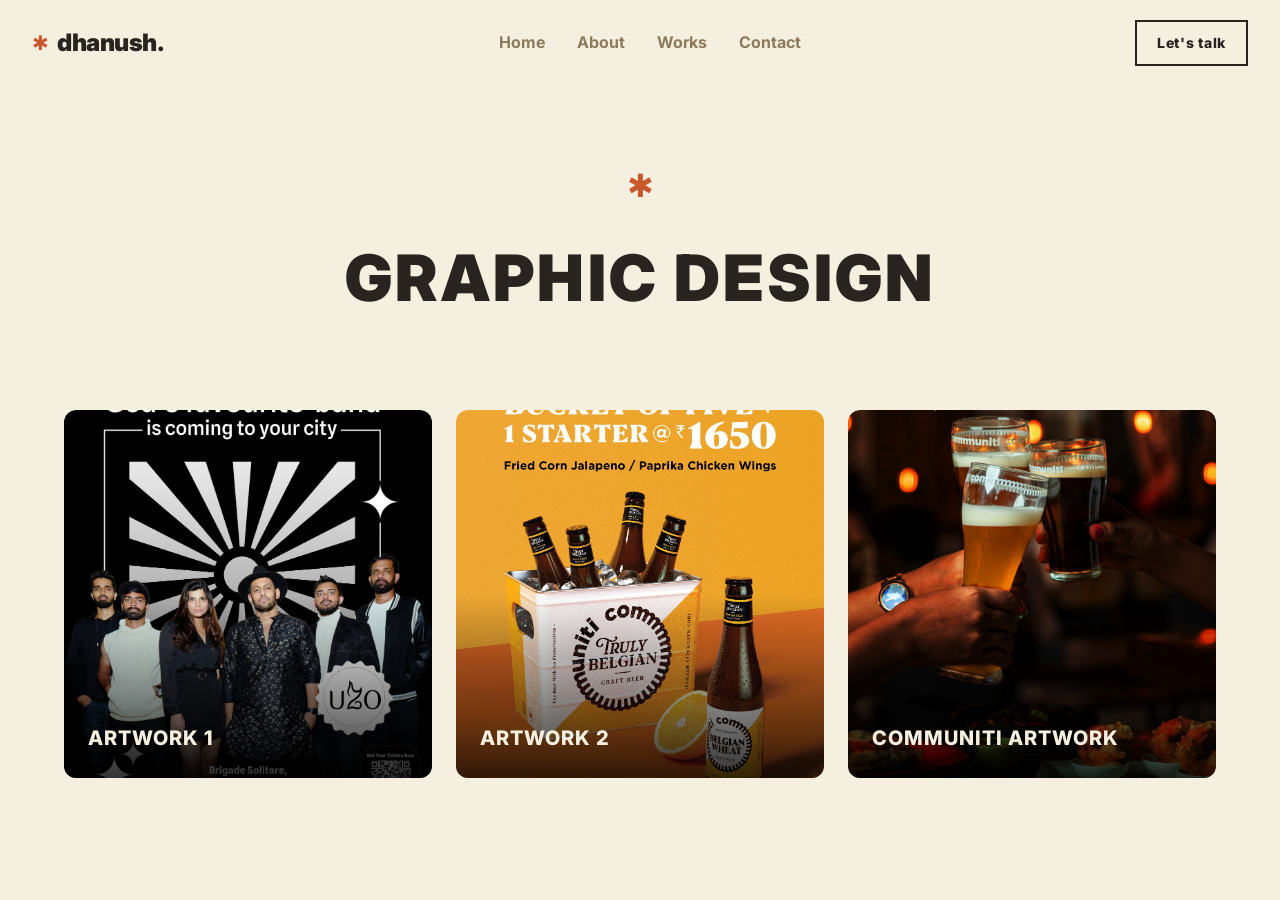
==== graphic-design.html @ 503384f8 "Initial portfolio" ====
<!DOCTYPE html>
<html lang="en">
<head>
  <meta charset="UTF-8">
  <meta name="viewport" content="width=device-width, initial-scale=1.0">
  <title>Graphic Design | Dhanush Gowda K L</title>
  <link rel="stylesheet" href="styles.css">
</head>
<body>
  <nav>
    <a href="index.html" class="logo-container">
      <span class="sunburst-icon-small">✱</span>
      <span class="logo">dhanush.</span>
    </a>
    <div class="nav-links">
      <a href="index.html">Home</a>
      <a href="index.html#about">About</a>
      <a href="index.html#projects">Works</a>
      <a href="index.html#contact">Contact</a>
    </div>
    <a href="index.html#contact" class="btn btn-secondary" style="padding: 10px 20px; font-size: 0.875rem;">Let's talk</a>
  </nav>

  <main>
    <section class="page-header fade-in">
      <span class="sunburst-icon">✱</span>
      <h1>GRAPHIC DESIGN</h1>
    </section>

    <div class="container fade-in">
      <div class="grid">
        <!-- Graphic Design 1 -->
        <div class="card" data-type="image" data-src="images/IMG-20260417-WA0005.jpg.jpeg">
          <img src="images/IMG-20260417-WA0005.jpg.jpeg" alt="Graphic Design 1" style="width: 100%; height: 100%; object-fit: cover; border-radius: var(--border-radius);">
          <div class="card-overlay">
            <span class="card-label">ARTWORK 1</span>
          </div>
        </div>
        <!-- Graphic Design 2 -->
        <div class="card" data-type="image" data-src="images/WhatsApp Image 2026-05-12 at 1.20.43 PM.jpeg">
          <img src="images/WhatsApp Image 2026-05-12 at 1.20.43 PM.jpeg" alt="Graphic Design 2" style="width: 100%; height: 100%; object-fit: cover; border-radius: var(--border-radius);">
          <div class="card-overlay">
            <span class="card-label">ARTWORK 2</span>
          </div>
        </div>
        <!-- Graphic Design 3 -->
        <div class="card" data-type="image" data-src="images/communiti artwork 2.5ft(w) 4ft(h).jpg">
          <img src="images/communiti artwork 2.5ft(w) 4ft(h).jpg" alt="Graphic Design 3" style="width: 100%; height: 100%; object-fit: cover; border-radius: var(--border-radius);">
          <div class="card-overlay">
            <span class="card-label">COMMUNITI ARTWORK</span>
          </div>
        </div>

      </div>
    </div>
  </main>

  <div class="modal" id="modal">
    <button class="modal-close">&times;</button>
    <div class="modal-content" id="modal-content-container">
      <!-- Injected by JS -->
    </div>
  </div>

  <script src="script.js"></script>
</body>
</html>
---- styles.css ----
@import url('https://fonts.googleapis.com/css2?family=Inter:wght@500;700;800;900&display=swap');

:root {
  --bg-color: #F5EFE0;
  --text-primary: #2A2420;
  --text-secondary: #6B5D4D;
  --accent: #C9572C;
  --nav-link: #8C7A5B;
  --card-bg: #E3D8C2;
  --border-color: rgba(166, 147, 111, 0.4);
  --transition: all 0.3s ease;
  --border-radius: 12px;
}

* {
  margin: 0;
  padding: 0;
  box-sizing: border-box;
}

html {
  scroll-behavior: smooth;
  background-color: var(--bg-color);
  color: var(--text-primary);
  font-family: 'Inter', sans-serif;
}

body {
  overflow-x: hidden;
  line-height: 1.6;
}

h1, h2, h3, h4, h5, h6 {
  text-transform: uppercase;
  letter-spacing: 0.05em;
  font-weight: 900;
}

a {
  text-decoration: none;
  color: inherit;
  transition: var(--transition);
}

.strike {
  text-decoration: line-through;
  text-decoration-color: var(--accent);
  text-decoration-thickness: 3px;
}

.accent-color {
  color: var(--accent);
}

/* Navigation */
nav {
  position: fixed;
  top: 0;
  left: 0;
  width: 100%;
  padding: 20px 32px;
  display: flex;
  justify-content: space-between;
  align-items: center;
  z-index: 100;
  background: rgba(245, 239, 224, 0.9);
  backdrop-filter: blur(10px);
}

.logo-container {
  display: flex;
  align-items: center;
  gap: 8px;
}

.logo {
  font-size: 1.5rem;
  font-weight: 900;
  letter-spacing: -0.02em;
  text-transform: lowercase;
}

.sunburst-icon-small {
  color: var(--accent);
  font-size: 1.25rem;
  line-height: 1;
}

.nav-links {
  display: flex;
  gap: 32px;
  align-items: center;
}

.nav-links a {
  color: var(--nav-link);
  font-size: 1rem;
  font-weight: 700;
}

.nav-links a:hover {
  color: var(--text-primary);
}

/* Sections */
section {
  padding: 120px 24px;
  min-height: 100vh;
  display: flex;
  flex-direction: column;
  justify-content: center;
  align-items: center;
}

/* Home Page Hero */
#hero {
  text-align: left;
  align-items: flex-start;
  padding-left: 10%;
  padding-right: 10%;
}

.hero-headlines {
  display: flex;
  flex-direction: column;
  gap: 8px;
  margin-bottom: 32px;
}

.hero-headlines h1 {
  font-size: clamp(2.5rem, 6vw, 4rem);
  line-height: 1.1;
  text-transform: none;
  letter-spacing: -0.02em;
}

.hero-skills {
  color: var(--text-primary);
  font-size: 0.875rem;
  font-weight: 800;
  letter-spacing: 0.1em;
  text-transform: uppercase;
  margin-bottom: 40px;
  display: flex;
  align-items: center;
  gap: 12px;
  flex-wrap: wrap;
}

.split-btn-group {
  display: inline-flex;
}

.split-btn-group .btn {
  border-radius: 0;
}

.split-btn-group .btn:first-child {
  border-top-left-radius: 4px;
  border-bottom-left-radius: 4px;
}

.split-btn-group .btn:last-child {
  border-top-right-radius: 4px;
  border-bottom-right-radius: 4px;
  border-left: none;
}

.btn {
  padding: 16px 32px;
  font-size: 1rem;
  font-weight: 800;
  letter-spacing: 0.05em;
  cursor: pointer;
  display: inline-block;
  text-align: center;
}

.btn-primary {
  background-color: var(--text-primary);
  color: var(--bg-color);
  border: 2px solid var(--text-primary);
}

.btn-primary:hover {
  background-color: var(--accent);
  border-color: var(--accent);
  color: #fff;
}

.btn-secondary {
  background-color: transparent;
  color: var(--text-primary);
  border: 2px solid var(--text-primary);
}

.btn-secondary:hover {
  background-color: var(--text-primary);
  color: var(--bg-color);
}

/* Ticker Bar */
.ticker-wrap {
  width: 100%;
  overflow: hidden;
  background-color: var(--text-primary);
  color: var(--bg-color);
  padding: 16px 0;
  white-space: nowrap;
  display: flex;
  margin-top: -60px; /* Offset to place it right after hero */
}

.ticker-content {
  display: inline-flex;
  animation: ticker 20s linear infinite;
}

@keyframes ticker {
  0% { transform: translate3d(0, 0, 0); }
  100% { transform: translate3d(-50%, 0, 0); }
}

.ticker-item {
  display: inline-flex;
  align-items: center;
  font-weight: 800;
  letter-spacing: 0.1em;
  font-size: 1rem;
  text-transform: uppercase;
}

.ticker-icon {
  color: var(--accent);
  margin: 0 32px;
  font-size: 1.25rem;
}

/* About */
#about p {
  max-width: 600px;
  text-align: center;
  font-size: 1.25rem;
  font-weight: 500;
  color: var(--text-secondary);
}

#about h2 {
  font-size: 2.5rem;
  margin-bottom: 40px;
}

/* Projects Alternating Rows */
.section-header-block {
  text-align: center;
  margin-bottom: 64px;
}

.sunburst-icon {
  color: var(--accent);
  font-size: 2rem;
  margin-bottom: 16px;
  display: block;
}

.section-header-block h2 {
  font-size: clamp(2.5rem, 5vw, 4rem);
  margin-bottom: 16px;
}

.section-header-block .subtitle {
  color: var(--nav-link);
  font-weight: 800;
  letter-spacing: 0.1em;
  text-transform: uppercase;
}

.projects-container {
  width: 100%;
  max-width: 1000px;
  margin: 0 auto;
  display: flex;
  flex-direction: column;
  gap: 80px;
}

.project-row {
  display: grid;
  grid-template-columns: 1fr 1fr;
  gap: 48px;
  align-items: center;
  transition: var(--transition);
  text-decoration: none;
  color: inherit;
}

.project-row:hover {
  transform: translateY(-4px);
}

.project-row:hover .project-image img, 
.project-row:hover .project-image .card-image-placeholder {
  transform: scale(1.02);
}

.project-image {
  border-radius: var(--border-radius);
  overflow: hidden;
  aspect-ratio: 4/3;
  background-color: var(--card-bg);
}

.project-image img {
  width: 100%;
  height: 100%;
  object-fit: cover;
  transition: var(--transition);
}

.project-text {
  display: flex;
  flex-direction: column;
  align-items: flex-start;
  gap: 24px;
}

.tag-pill {
  background-color: var(--accent);
  color: #fff;
  font-weight: 800;
  font-size: 0.875rem;
  padding: 8px 16px;
  border-radius: 8px;
  text-transform: uppercase;
}

.project-title {
  font-size: 2.5rem;
  font-weight: 900;
  line-height: 1.2;
  text-transform: none;
}

.read-more {
  color: var(--accent);
  font-weight: 800;
  text-decoration: underline;
  text-decoration-thickness: 2px;
  text-underline-offset: 6px;
  font-size: 1.125rem;
}

@media (max-width: 768px) {
  .project-row, .project-row.reverse {
    grid-template-columns: 1fr;
    gap: 32px;
  }
  .project-row.reverse .project-text {
    order: 1; /* Reset order on mobile so image is always on top */
  }
}

/* Contact */
#contact h2 {
  font-size: 2.5rem;
  margin-bottom: 40px;
}

.contact-info {
  display: flex;
  flex-direction: column;
  gap: 16px;
  align-items: center;
}

.contact-link {
  display: flex;
  align-items: center;
  gap: 12px;
  font-size: 1.5rem;
  font-weight: 700;
  color: var(--text-secondary);
  transition: var(--transition);
}

.contact-icon {
  width: 28px;
  height: 28px;
  flex-shrink: 0;
}

.contact-link:hover {
  color: var(--accent);
}

/* Grid Pages */
.page-header {
  padding: 160px 24px 80px;
  text-align: center;
  min-height: auto;
}

.page-header h1 {
  font-size: clamp(2.5rem, 5vw, 4rem);
}

.container {
  max-width: 1200px;
  margin: 0 auto;
  padding: 0 24px 120px;
}

.grid {
  display: grid;
  grid-template-columns: repeat(3, 1fr);
  gap: 24px;
}

@media (max-width: 1024px) {
  .grid {
    grid-template-columns: repeat(2, 1fr);
  }
}

@media (max-width: 768px) {
  .grid {
    grid-template-columns: 1fr;
  }
  nav {
    padding: 16px 24px;
  }
}

.card {
  position: relative;
  border-radius: var(--border-radius);
  overflow: hidden;
  aspect-ratio: 1;
  background-color: var(--card-bg);
  cursor: pointer;
  transition: var(--transition);
}

.card.web-card {
  aspect-ratio: 16/9;
}

.card:hover {
  transform: scale(1.02) translateY(-4px);
  box-shadow: 0 20px 40px rgba(42, 36, 32, 0.15);
}

.card-image-placeholder {
  width: 100%;
  height: 100%;
  background-color: var(--card-bg);
}

.card-iframe-container {
  width: 100%;
  height: 100%;
  position: relative;
}

.card-iframe-container iframe {
  width: 100%;
  height: 100%;
  border: none;
  pointer-events: none;
}

.card-overlay {
  position: absolute;
  bottom: 0;
  left: 0;
  width: 100%;
  height: 50%;
  background: linear-gradient(to top, rgba(0,0,0,0.8) 0%, transparent 100%);
  display: flex;
  align-items: flex-end;
  padding: 24px;
}

.card-label {
  font-weight: 800;
  font-size: 1.25rem;
  letter-spacing: 0.05em;
  color: var(--bg-color); /* Updated for better contrast over dark gradient */
}

/* Modal */
.modal {
  position: fixed;
  top: 0;
  left: 0;
  width: 100%;
  height: 100%;
  background: rgba(42, 36, 32, 0.92);
  z-index: 1000;
  display: flex;
  justify-content: center;
  align-items: center;
  opacity: 0;
  pointer-events: none;
  transition: opacity 0.3s ease;
}

.modal.active {
  opacity: 1;
  pointer-events: auto;
}

.modal-close {
  position: absolute;
  top: 32px;
  right: 32px;
  color: var(--bg-color);
  font-size: 3rem;
  font-weight: 900;
  cursor: pointer;
  background: none;
  border: none;
  z-index: 1010;
  line-height: 1;
}

.modal-content {
  max-width: 90vw;
  max-height: 90vh;
  position: relative;
  display: flex;
  flex-direction: column;
  align-items: center;
  gap: 16px;
}

.modal-content img {
  max-width: 100%;
  max-height: 80vh;
  object-fit: contain;
  border-radius: var(--border-radius);
}

.modal-content iframe {
  width: 80vw;
  height: 45vw;
  max-height: 80vh;
  border: none;
  border-radius: var(--border-radius);
  background: var(--card-bg);
}

.live-link {
  color: var(--accent);
  font-weight: 700;
  font-size: 1.2rem;
  text-transform: uppercase;
}

.live-link:hover {
  color: var(--text-primary);
}

/* Animations */
.fade-in {
  opacity: 0;
  transform: translateY(30px);
  transition: opacity 0.8s ease, transform 0.8s ease;
}

.fade-in.visible {
  opacity: 1;
  transform: translateY(0);
}
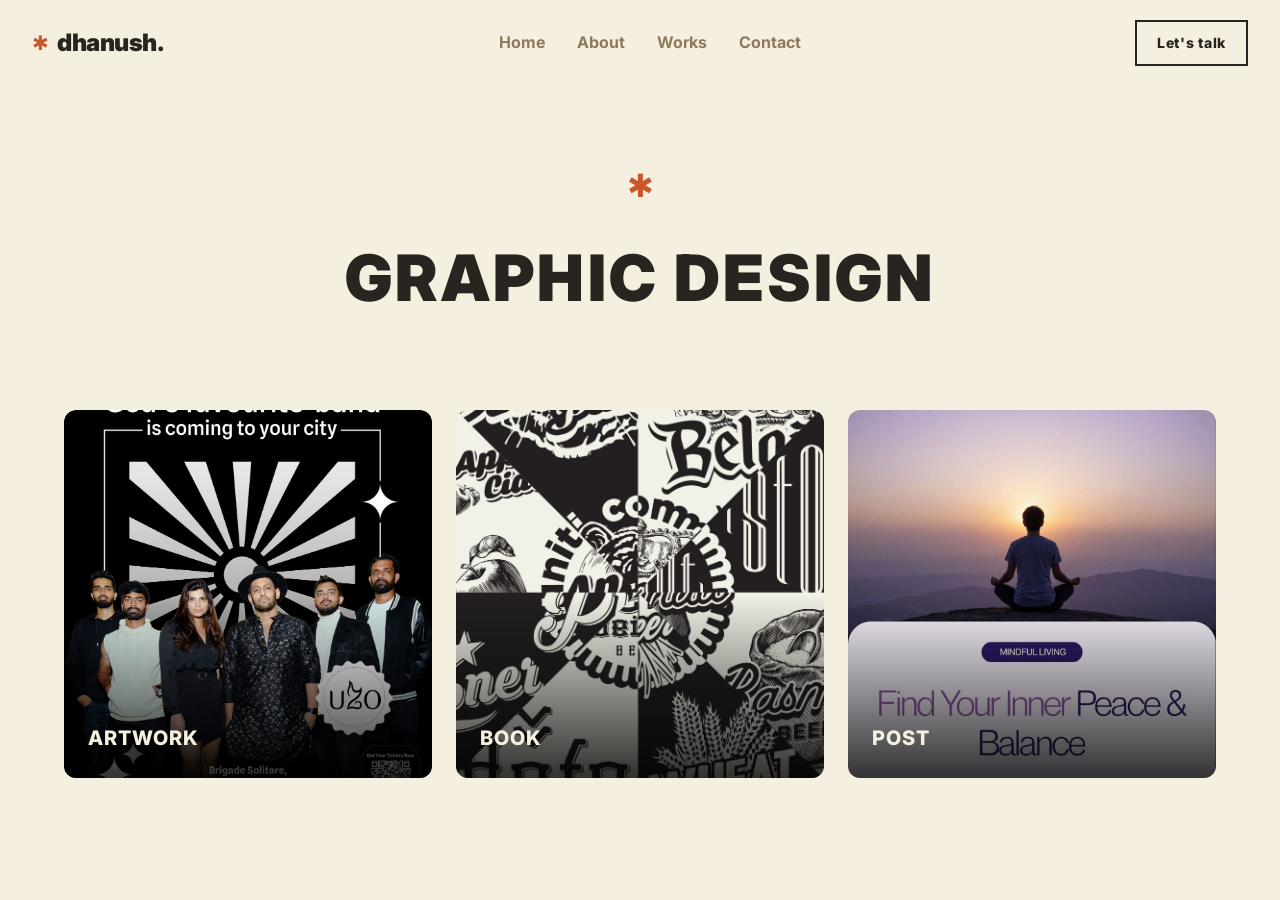
==== commit 8acdcad9: "Added new images and updated portfolio code" ====
--- a/graphic-design.html
+++ b/graphic-design.html
@@ -29,25 +29,27 @@
 
     <div class="container fade-in">
       <div class="grid">
-        <!-- Graphic Design 1 -->
-        <div class="card" data-type="image" data-src="images/IMG-20260417-WA0005.jpg.jpeg">
-          <img src="images/IMG-20260417-WA0005.jpg.jpeg" alt="Graphic Design 1" style="width: 100%; height: 100%; object-fit: cover; border-radius: var(--border-radius);">
+        <!-- ARTWORK -->
+        <div class="card" data-type="album" data-album="artwork">
+          <img src="images/IMG-20260417-WA0005.jpg.jpeg" alt="Artwork Cover" style="width: 100%; height: 100%; object-fit: cover; border-radius: var(--border-radius);">
           <div class="card-overlay">
-            <span class="card-label">ARTWORK 1</span>
+            <span class="card-label">ARTWORK</span>
           </div>
         </div>
-        <!-- Graphic Design 2 -->
-        <div class="card" data-type="image" data-src="images/WhatsApp Image 2026-05-12 at 1.20.43 PM.jpeg">
-          <img src="images/WhatsApp Image 2026-05-12 at 1.20.43 PM.jpeg" alt="Graphic Design 2" style="width: 100%; height: 100%; object-fit: cover; border-radius: var(--border-radius);">
+
+        <!-- Book Card -->
+        <div class="card" data-type="book">
+          <img src="images/Communiti  180mm(w) 235mm(h)/1.jpg" alt="BOOK Cover" style="width: 100%; height: 100%; object-fit: cover; border-radius: var(--border-radius);">
           <div class="card-overlay">
-            <span class="card-label">ARTWORK 2</span>
+            <span class="card-label" style="text-transform: none;">BOOK</span>
           </div>
         </div>
-        <!-- Graphic Design 3 -->
-        <div class="card" data-type="image" data-src="images/communiti artwork 2.5ft(w) 4ft(h).jpg">
-          <img src="images/communiti artwork 2.5ft(w) 4ft(h).jpg" alt="Graphic Design 3" style="width: 100%; height: 100%; object-fit: cover; border-radius: var(--border-radius);">
+
+        <!-- Post Card -->
+        <div class="card" data-type="multi-carousel" data-id="carousels">
+          <img src="images/Orange White Bold Minimal Financial Tips Instagram Carousel/1.jpg" alt="POST Cover" style="width: 100%; height: 100%; object-fit: cover; border-radius: var(--border-radius);">
           <div class="card-overlay">
-            <span class="card-label">COMMUNITI ARTWORK</span>
+            <span class="card-label">POST</span>
           </div>
         </div>
 
--- a/styles.css
+++ b/styles.css
@@ -285,42 +285,24 @@
 }
 
 .project-row {
-  display: grid;
-  grid-template-columns: 1fr 1fr;
-  gap: 48px;
+  display: flex;
+  justify-content: center;
   align-items: center;
   transition: var(--transition);
   text-decoration: none;
   color: inherit;
+  width: 100%;
 }
 
 .project-row:hover {
   transform: translateY(-4px);
 }
 
-.project-row:hover .project-image img, 
-.project-row:hover .project-image .card-image-placeholder {
-  transform: scale(1.02);
-}
-
-.project-image {
-  border-radius: var(--border-radius);
-  overflow: hidden;
-  aspect-ratio: 4/3;
-  background-color: var(--card-bg);
-}
-
-.project-image img {
-  width: 100%;
-  height: 100%;
-  object-fit: cover;
-  transition: var(--transition);
-}
-
 .project-text {
   display: flex;
   flex-direction: column;
-  align-items: flex-start;
+  align-items: center;
+  text-align: center;
   gap: 24px;
 }
 
@@ -351,12 +333,40 @@
 }
 
 @media (max-width: 768px) {
-  .project-row, .project-row.reverse {
-    grid-template-columns: 1fr;
+  nav {
+    padding: 16px 24px;
+  }
+
+  .nav-links {
+    display: none;
+  }
+
+  .split-btn-group {
+    display: flex;
+    flex-direction: column;
+    width: 100%;
+    gap: 16px;
+  }
+
+  .split-btn-group .btn:first-child {
+    border-radius: 4px;
+  }
+
+  .split-btn-group .btn:last-child {
+    border-radius: 4px;
+    border-left: 2px solid var(--text-primary);
+  }
+
+  .project-row {
     gap: 32px;
   }
-  .project-row.reverse .project-text {
-    order: 1; /* Reset order on mobile so image is always on top */
+
+  .project-title {
+    font-size: 1.75rem;
+  }
+
+  .contact-link {
+    font-size: 1.125rem;
   }
 }
 
@@ -425,9 +435,6 @@
 @media (max-width: 768px) {
   .grid {
     grid-template-columns: 1fr;
-  }
-  nav {
-    padding: 16px 24px;
   }
 }
 
@@ -572,3 +579,169 @@
   opacity: 1;
   transform: translateY(0);
 }
+
+/* Modal Book Section */
+.modal-book-container {
+  display: flex;
+  overflow-x: auto;
+  scroll-snap-type: x mandatory;
+  gap: 24px;
+  width: 90vw;
+  max-width: 1200px;
+  padding: 24px 0 48px;
+  scrollbar-width: thin;
+  scrollbar-color: var(--accent) var(--card-bg);
+}
+
+.modal-book-container::-webkit-scrollbar {
+  height: 8px;
+}
+.modal-book-container::-webkit-scrollbar-track {
+  background: var(--card-bg);
+  border-radius: 4px;
+}
+.modal-book-container::-webkit-scrollbar-thumb {
+  background: var(--accent);
+  border-radius: 4px;
+}
+
+.modal-book-page {
+  flex: 0 0 auto;
+  height: 70vh;
+  aspect-ratio: 180 / 235;
+  object-fit: cover;
+  border-radius: var(--border-radius);
+  scroll-snap-align: center;
+  box-shadow: 0 10px 30px rgba(0, 0, 0, 0.5);
+}
+
+.modal-scroll-instruction {
+  color: var(--bg-color);
+  font-weight: 700;
+  text-transform: uppercase;
+  letter-spacing: 0.1em;
+  margin-top: -16px;
+  text-align: center;
+}
+
+/* Modal Album Grid */
+.modal-album-grid {
+  display: grid;
+  grid-template-columns: repeat(auto-fill, minmax(200px, 1fr));
+  gap: 16px;
+  width: 90vw;
+  max-width: 1200px;
+  max-height: 80vh;
+  overflow-y: auto;
+  padding: 16px;
+}
+.album-thumbnail {
+  width: 100%;
+  aspect-ratio: 1;
+  border-radius: 8px;
+  overflow: hidden;
+  cursor: pointer;
+  transition: transform 0.3s ease, box-shadow 0.3s ease;
+}
+.album-thumbnail img {
+  width: 100%;
+  height: 100%;
+  object-fit: cover;
+}
+.album-thumbnail:hover {
+  transform: scale(1.05);
+  box-shadow: 0 10px 20px rgba(0, 0, 0, 0.5);
+}
+
+/* Fullscreen Viewer */
+.fullscreen-viewer {
+  position: absolute;
+  top: 0;
+  left: 0;
+  width: 100%;
+  height: 100%;
+  background: rgba(42, 36, 32, 0.98);
+  z-index: 2000;
+  display: flex;
+  justify-content: center;
+  align-items: center;
+}
+.fullscreen-viewer img {
+  max-width: 90vw;
+  max-height: 85vh;
+  object-fit: contain;
+}
+.fullscreen-back-btn {
+  position: absolute;
+  top: 32px;
+  left: 32px;
+  background: var(--text-primary);
+  color: var(--bg-color);
+  border: none;
+  padding: 12px 24px;
+  border-radius: 4px;
+  font-weight: 800;
+  cursor: pointer;
+  text-transform: uppercase;
+  letter-spacing: 0.05em;
+  transition: background 0.3s ease;
+}
+.fullscreen-back-btn:hover {
+  background: var(--accent);
+}
+
+/* Slideshow */
+.slideshow-container {
+  position: relative;
+  width: 90vw;
+  height: 85vh;
+  display: flex;
+  justify-content: center;
+  align-items: center;
+}
+.slideshow-image {
+  max-width: 100%;
+  max-height: 100%;
+  object-fit: contain;
+}
+.slideshow-btn {
+  position: absolute;
+  top: 50%;
+  transform: translateY(-50%);
+  background: rgba(42, 36, 32, 0.5);
+  color: var(--bg-color);
+  border: none;
+  width: 48px;
+  height: 48px;
+  font-size: 1.5rem;
+  cursor: pointer;
+  border-radius: 50%;
+  display: flex;
+  justify-content: center;
+  align-items: center;
+  transition: background 0.3s ease;
+  z-index: 10;
+}
+.slideshow-btn:hover {
+  background: var(--accent);
+}
+.prev-btn {
+  left: 16px;
+}
+.next-btn {
+  right: 16px;
+}
+.slideshow-counter {
+  position: absolute;
+  bottom: 16px;
+  left: 50%;
+  transform: translateX(-50%);
+  background: rgba(42, 36, 32, 0.7);
+  color: var(--bg-color);
+  padding: 4px 12px;
+  border-radius: 12px;
+  font-size: 0.875rem;
+  font-weight: 700;
+  letter-spacing: 0.1em;
+  z-index: 10;
+}
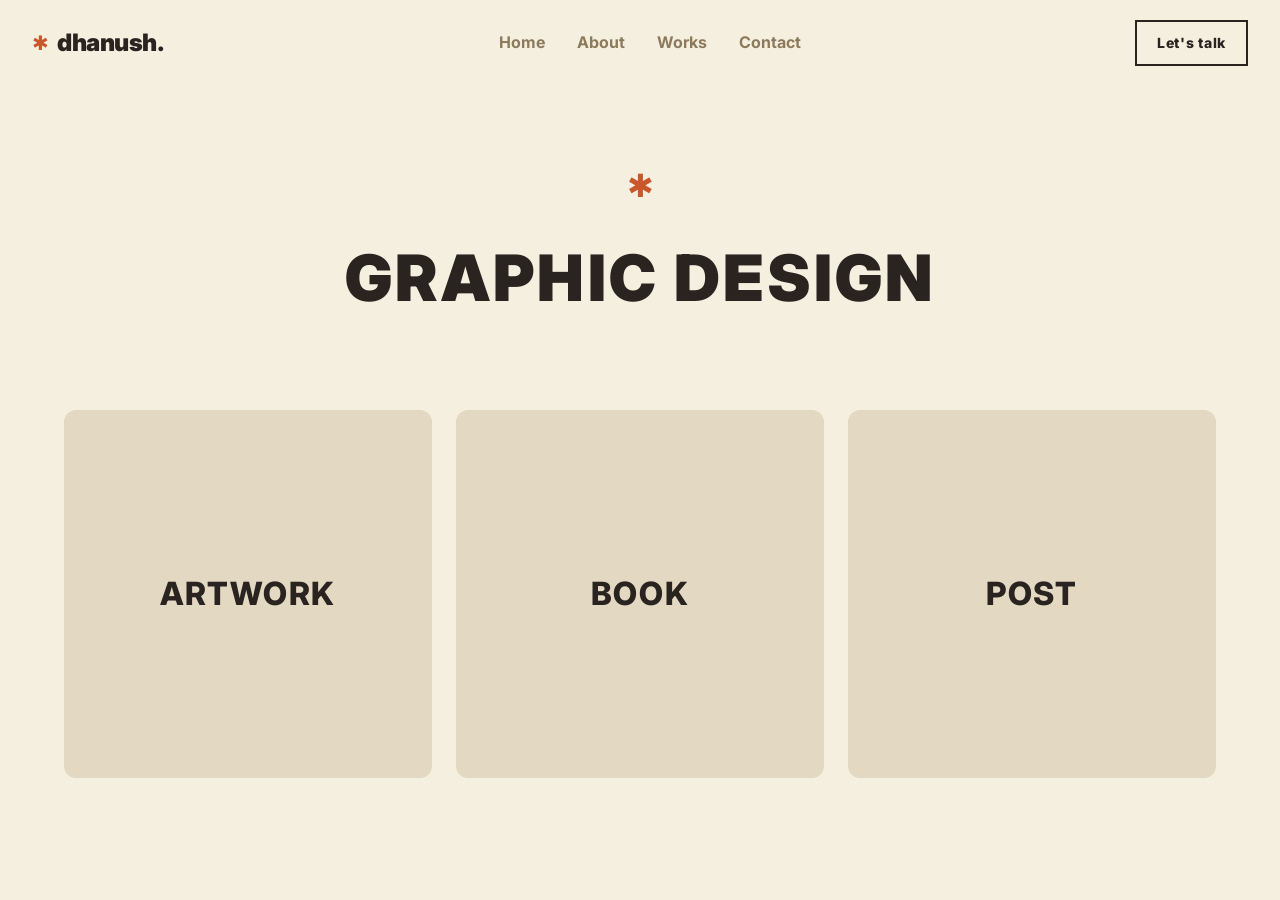
==== commit 192bc97b: "Added new images and updated portfolio code" ====
--- a/graphic-design.html
+++ b/graphic-design.html
@@ -30,27 +30,18 @@
     <div class="container fade-in">
       <div class="grid">
         <!-- ARTWORK -->
-        <div class="card" data-type="album" data-album="artwork">
-          <img src="images/IMG-20260417-WA0005.jpg.jpeg" alt="Artwork Cover" style="width: 100%; height: 100%; object-fit: cover; border-radius: var(--border-radius);">
-          <div class="card-overlay">
-            <span class="card-label">ARTWORK</span>
-          </div>
+        <div class="card" data-type="album" data-album="artwork" style="display: flex; justify-content: center; align-items: center;">
+          <span class="card-label" style="color: var(--text-primary); font-size: 2rem;">ARTWORK</span>
         </div>
 
         <!-- Book Card -->
-        <div class="card" data-type="book">
-          <img src="images/Communiti  180mm(w) 235mm(h)/1.jpg" alt="BOOK Cover" style="width: 100%; height: 100%; object-fit: cover; border-radius: var(--border-radius);">
-          <div class="card-overlay">
-            <span class="card-label" style="text-transform: none;">BOOK</span>
-          </div>
+        <div class="card" data-type="book" style="display: flex; justify-content: center; align-items: center;">
+          <span class="card-label" style="color: var(--text-primary); font-size: 2rem;">BOOK</span>
         </div>
 
         <!-- Post Card -->
-        <div class="card" data-type="multi-carousel" data-id="carousels">
-          <img src="images/Orange White Bold Minimal Financial Tips Instagram Carousel/1.jpg" alt="POST Cover" style="width: 100%; height: 100%; object-fit: cover; border-radius: var(--border-radius);">
-          <div class="card-overlay">
-            <span class="card-label">POST</span>
-          </div>
+        <div class="card" data-type="multi-carousel" data-id="carousels" style="display: flex; justify-content: center; align-items: center;">
+          <span class="card-label" style="color: var(--text-primary); font-size: 2rem;">POST</span>
         </div>
 
       </div>
